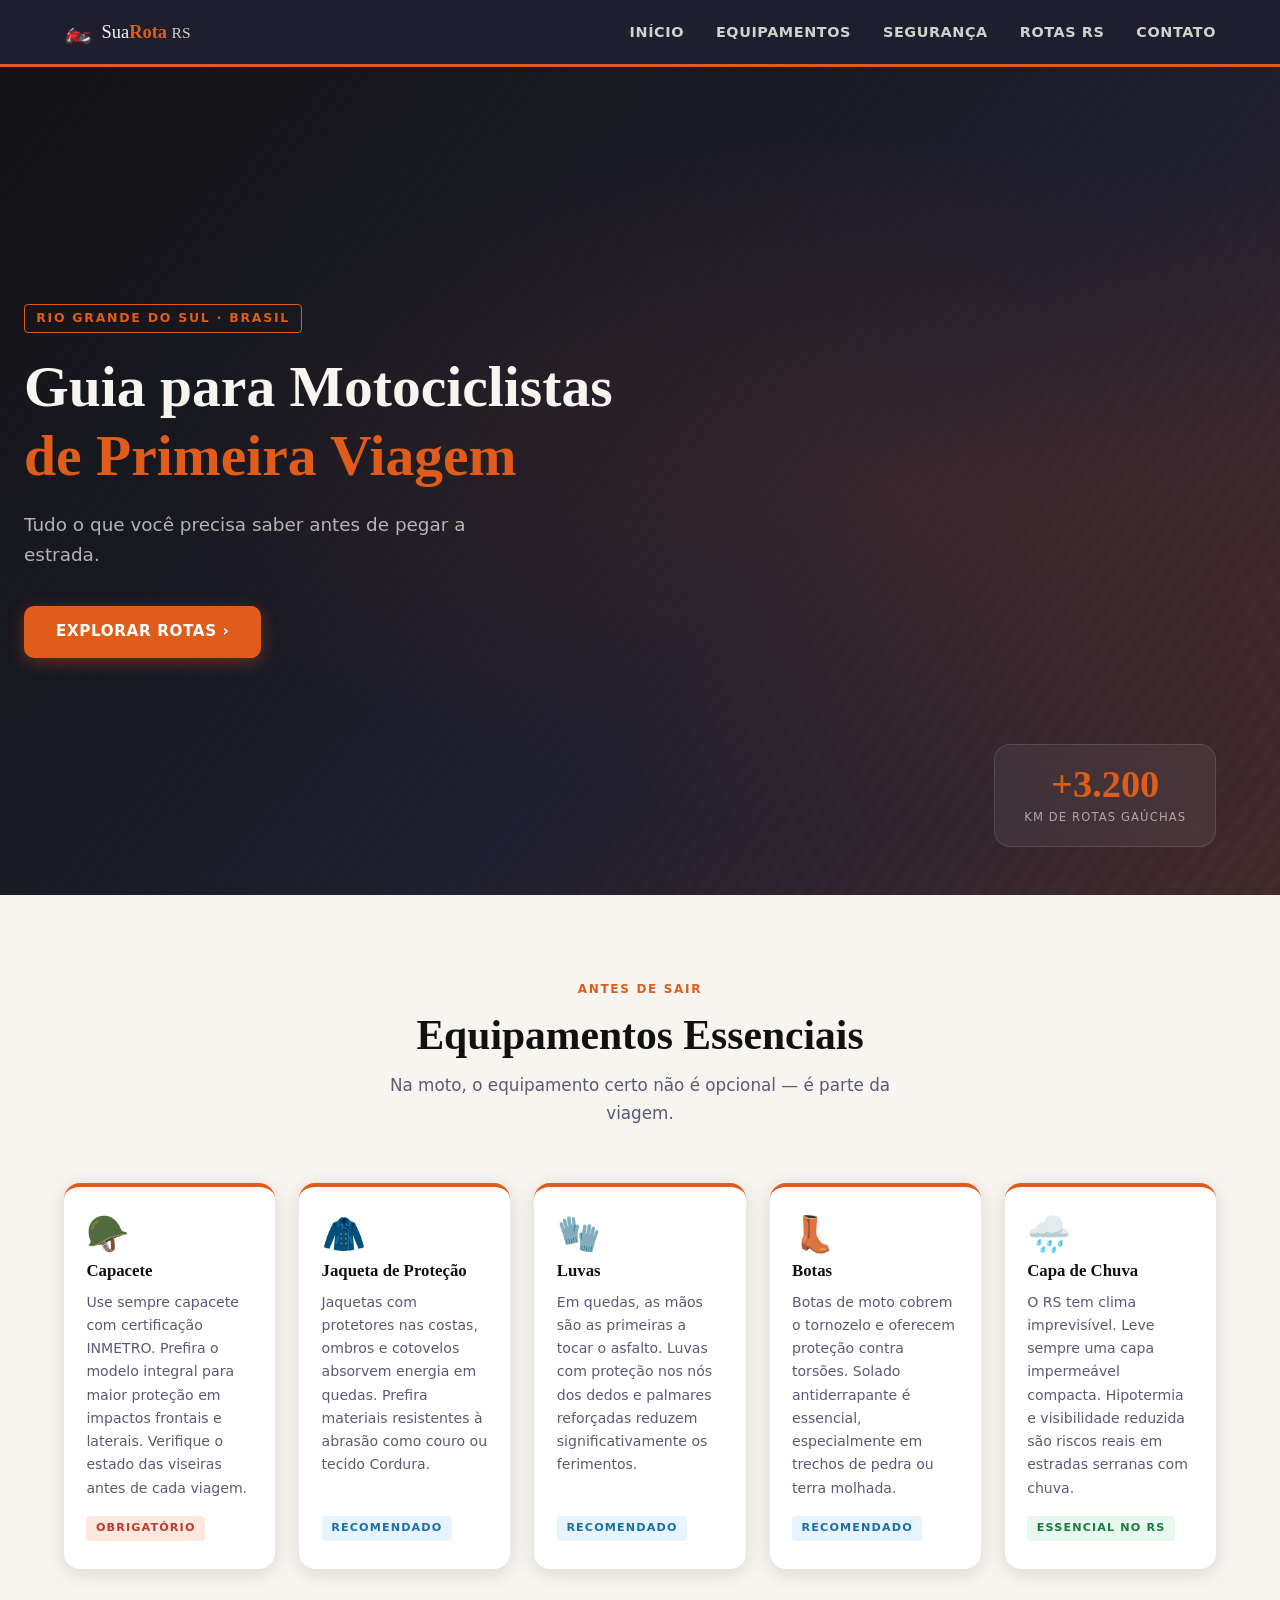
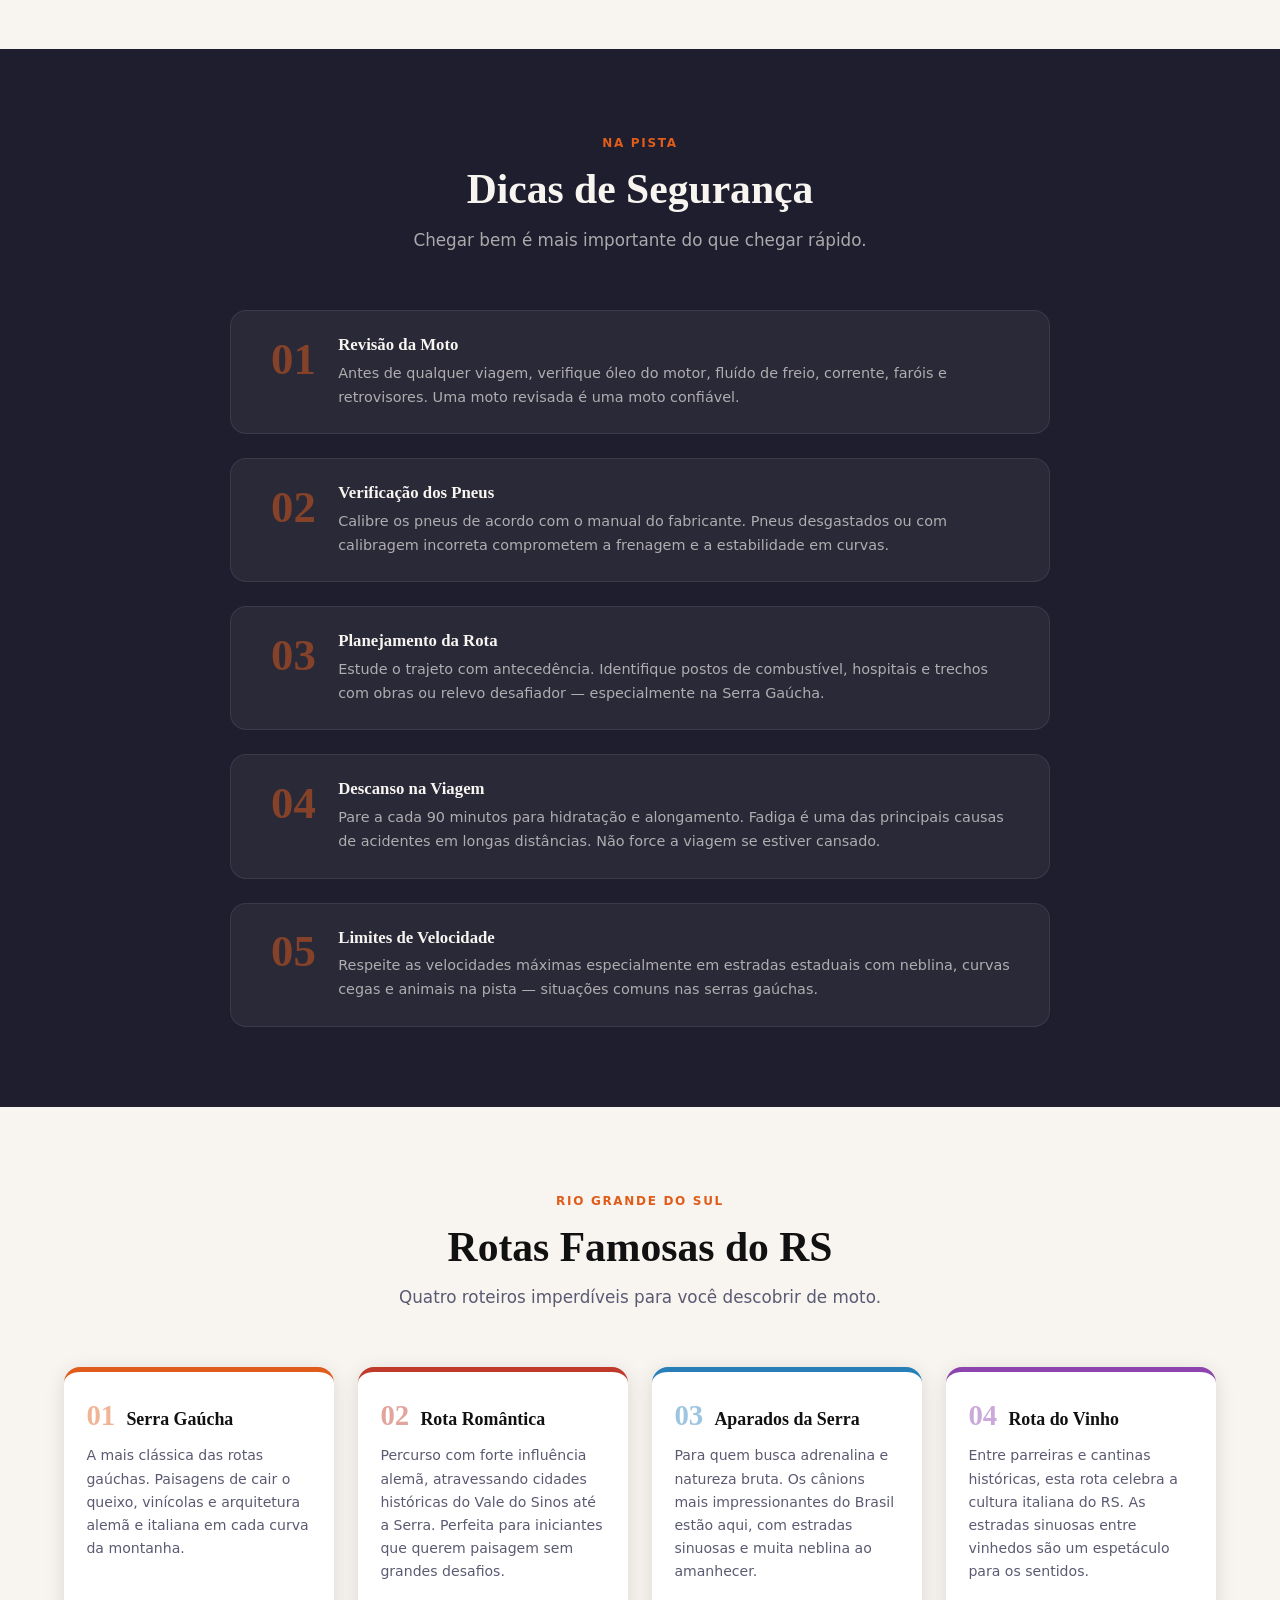
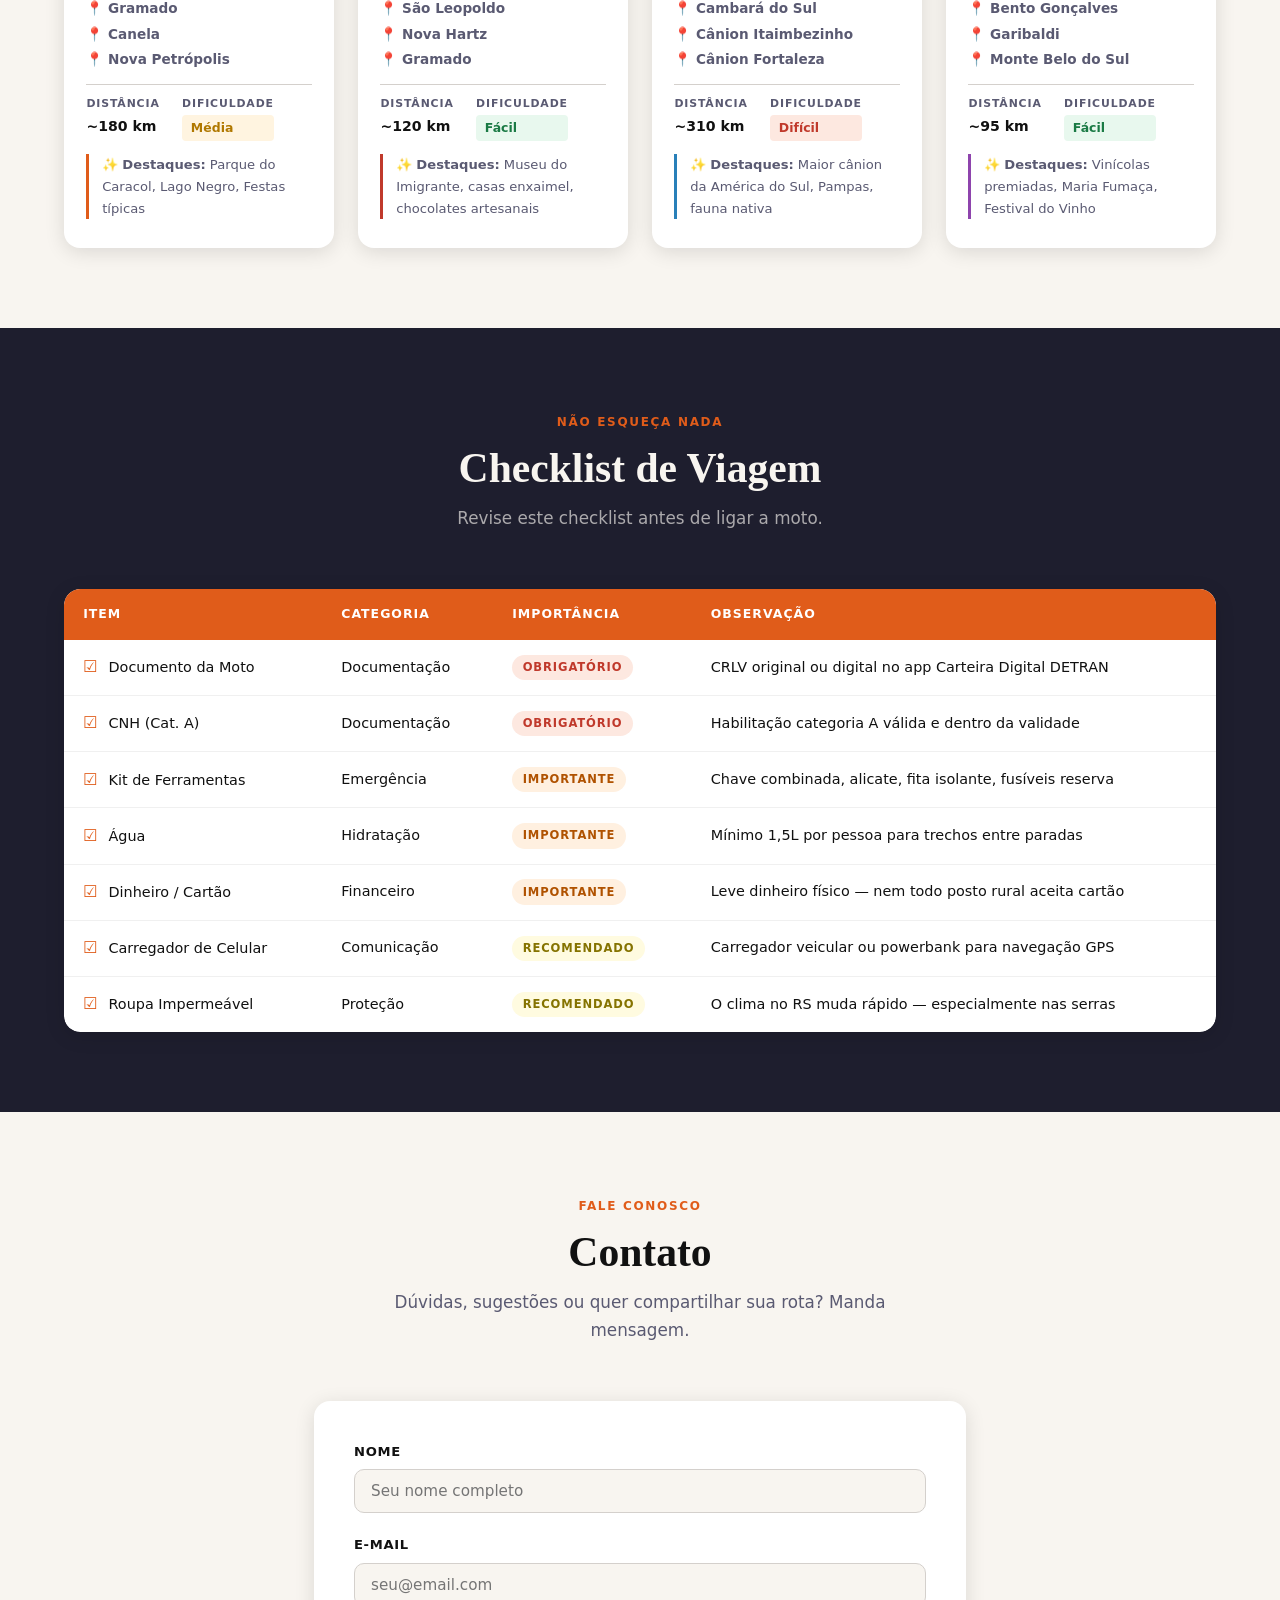
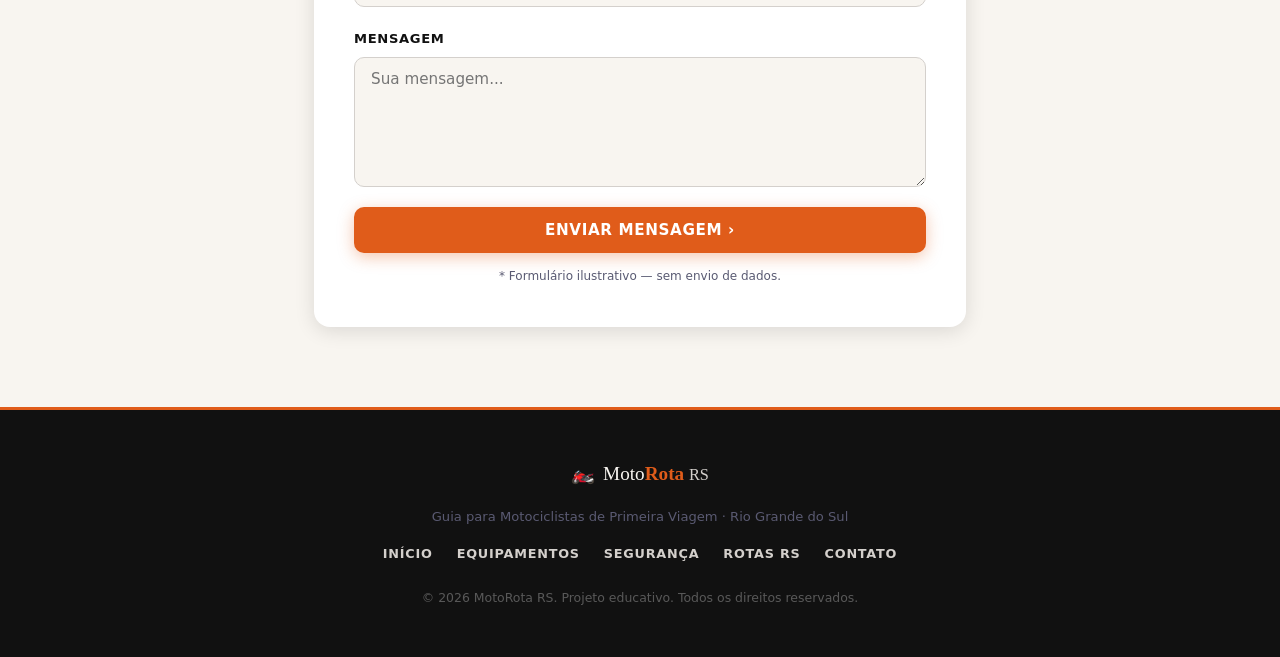
==== index.html @ 7349287f "Version 1.0.0 Colocado codigo fonte principal com html e css" ====
<!DOCTYPE html>
<html lang="pt-BR">
<head>
  <meta charset="UTF-8" />
  <meta name="viewport" content="width=device-width, initial-scale=1.0" />
  <title>MotoRota RS — Guia para Motociclistas de Primeira Viagem</title>
  <link rel="stylesheet" href="style.css" />
</head>
<body>

  <!-- ========================
       HEADER / NAVEGAÇÃO
  ======================== -->
  <header class="site-header">
    <div class="header-inner">
      <!-- Logo -->
      <a href="#inicio" class="logo" aria-label="MotoRota RS - Início">
        <span class="logo-icon">🏍️</span>
        <span class="logo-text">Sua<strong>Rota</strong> <em>RS</em></span>
      </a>

      <!-- Navegação principal -->
      <nav class="main-nav" aria-label="Menu principal">
        <ul>
          <li><a href="#inicio">Início</a></li>
          <li><a href="#equipamentos">Equipamentos</a></li>
          <li><a href="#seguranca">Segurança</a></li>
          <li><a href="#rotas">Rotas RS</a></li>
          <li><a href="#contato">Contato</a></li>
        </ul>
      </nav>

      <!-- Hamburguer (CSS-only via checkbox) -->
      <input type="checkbox" id="menu-toggle" class="menu-toggle-input" aria-label="Abrir menu" />
      <label for="menu-toggle" class="menu-toggle-label" aria-hidden="true">
        <span></span><span></span><span></span>
      </label>

      <!-- Menu mobile (revelado pelo checkbox) -->
      <nav class="mobile-nav" aria-label="Menu mobile">
        <ul>
          <li><a href="#inicio">Início</a></li>
          <li><a href="#equipamentos">Equipamentos</a></li>
          <li><a href="#seguranca">Segurança</a></li>
          <li><a href="#rotas">Rotas RS</a></li>
          <li><a href="#contato">Contato</a></li>
        </ul>
      </nav>
    </div>
  </header>


  <!-- ========================
       HERO / BANNER PRINCIPAL
  ======================== -->
  <section id="inicio" class="hero" aria-labelledby="hero-title">
    <div class="hero-overlay"></div>
    <div class="hero-content">
      <span class="hero-eyebrow">Rio Grande do Sul · Brasil</span>
      <h1 id="hero-title">Guia para Motociclistas<br /><strong>de Primeira Viagem</strong></h1>
      <p class="hero-sub">Tudo o que você precisa saber antes de pegar a estrada.</p>
      <a href="#rotas" class="btn btn-primary">Explorar Rotas ›</a>
    </div>
    <!-- Detalhe decorativo: odômetro estilizado -->
    <div class="hero-badge" aria-hidden="true">
      <span class="badge-km">+3.200</span>
      <span class="badge-label">km de rotas gaúchas</span>
    </div>
  </section>


  <!-- ========================
       SEÇÃO 1 — EQUIPAMENTOS
  ======================== -->
  <section id="equipamentos" class="section section--light" aria-labelledby="equip-title">
    <div class="container">
      <header class="section-header">
        <span class="section-tag">Antes de sair</span>
        <h2 id="equip-title">Equipamentos Essenciais</h2>
        <p>Na moto, o equipamento certo não é opcional — é parte da viagem.</p>
      </header>

      <div class="cards-grid">

        <!-- Card: Capacete -->
        <article class="card card--equip">
          <div class="card-icon" aria-hidden="true">🪖</div>
          <h3>Capacete</h3>
          <p>Use sempre capacete com certificação INMETRO. Prefira o modelo integral para maior proteção em impactos frontais e laterais. Verifique o estado das viseiras antes de cada viagem.</p>
          <span class="card-tag obrigatorio">Obrigatório</span>
        </article>

        <!-- Card: Jaqueta -->
        <article class="card card--equip">
          <div class="card-icon" aria-hidden="true">🧥</div>
          <h3>Jaqueta de Proteção</h3>
          <p>Jaquetas com protetores nas costas, ombros e cotovelos absorvem energia em quedas. Prefira materiais resistentes à abrasão como couro ou tecido Cordura.</p>
          <span class="card-tag recomendado">Recomendado</span>
        </article>

        <!-- Card: Luvas -->
        <article class="card card--equip">
          <div class="card-icon" aria-hidden="true">🧤</div>
          <h3>Luvas</h3>
          <p>Em quedas, as mãos são as primeiras a tocar o asfalto. Luvas com proteção nos nós dos dedos e palmares reforçadas reduzem significativamente os ferimentos.</p>
          <span class="card-tag recomendado">Recomendado</span>
        </article>

        <!-- Card: Botas -->
        <article class="card card--equip">
          <div class="card-icon" aria-hidden="true">👢</div>
          <h3>Botas</h3>
          <p>Botas de moto cobrem o tornozelo e oferecem proteção contra torsões. Solado antiderrapante é essencial, especialmente em trechos de pedra ou terra molhada.</p>
          <span class="card-tag recomendado">Recomendado</span>
        </article>

        <!-- Card: Capa de Chuva -->
        <article class="card card--equip">
          <div class="card-icon" aria-hidden="true">🌧️</div>
          <h3>Capa de Chuva</h3>
          <p>O RS tem clima imprevisível. Leve sempre uma capa impermeável compacta. Hipotermia e visibilidade reduzida são riscos reais em estradas serranas com chuva.</p>
          <span class="card-tag essencial">Essencial no RS</span>
        </article>

      </div>
    </div>
  </section>


  <!-- ========================
       SEÇÃO 2 — SEGURANÇA
  ======================== -->
  <section id="seguranca" class="section section--dark" aria-labelledby="sec-title">
    <div class="container">
      <header class="section-header section-header--light">
        <span class="section-tag section-tag--orange">Na pista</span>
        <h2 id="sec-title">Dicas de Segurança</h2>
        <p>Chegar bem é mais importante do que chegar rápido.</p>
      </header>

      <div class="safety-grid">

        <div class="safety-item">
          <div class="safety-num" aria-hidden="true">01</div>
          <div class="safety-body">
            <h3>Revisão da Moto</h3>
            <p>Antes de qualquer viagem, verifique óleo do motor, fluído de freio, corrente, faróis e retrovisores. Uma moto revisada é uma moto confiável.</p>
          </div>
        </div>

        <div class="safety-item">
          <div class="safety-num" aria-hidden="true">02</div>
          <div class="safety-body">
            <h3>Verificação dos Pneus</h3>
            <p>Calibre os pneus de acordo com o manual do fabricante. Pneus desgastados ou com calibragem incorreta comprometem a frenagem e a estabilidade em curvas.</p>
          </div>
        </div>

        <div class="safety-item">
          <div class="safety-num" aria-hidden="true">03</div>
          <div class="safety-body">
            <h3>Planejamento da Rota</h3>
            <p>Estude o trajeto com antecedência. Identifique postos de combustível, hospitais e trechos com obras ou relevo desafiador — especialmente na Serra Gaúcha.</p>
          </div>
        </div>

        <div class="safety-item">
          <div class="safety-num" aria-hidden="true">04</div>
          <div class="safety-body">
            <h3>Descanso na Viagem</h3>
            <p>Pare a cada 90 minutos para hidratação e alongamento. Fadiga é uma das principais causas de acidentes em longas distâncias. Não force a viagem se estiver cansado.</p>
          </div>
        </div>

        <div class="safety-item">
          <div class="safety-num" aria-hidden="true">05</div>
          <div class="safety-body">
            <h3>Limites de Velocidade</h3>
            <p>Respeite as velocidades máximas especialmente em estradas estaduais com neblina, curvas cegas e animais na pista — situações comuns nas serras gaúchas.</p>
          </div>
        </div>

      </div>
    </div>
  </section>


  <!-- ========================
       SEÇÃO 3 — ROTAS RS
  ======================== -->
  <section id="rotas" class="section section--light" aria-labelledby="rotas-title">
    <div class="container">
      <header class="section-header">
        <span class="section-tag">Rio Grande do Sul</span>
        <h2 id="rotas-title">Rotas Famosas do RS</h2>
        <p>Quatro roteiros imperdíveis para você descobrir de moto.</p>
      </header>

      <div class="rotas-grid">

        <!-- Rota 1: Serra Gaúcha -->
        <article class="card card--rota" style="--rota-color: #e05c1a;">
          <div class="rota-header">
            <span class="rota-num" aria-hidden="true">01</span>
            <h3>Serra Gaúcha</h3>
          </div>
          <p class="rota-desc">A mais clássica das rotas gaúchas. Paisagens de cair o queixo, vinícolas e arquitetura alemã e italiana em cada curva da montanha.</p>
          <ul class="rota-pontos" aria-label="Pontos principais">
            <li>📍 Gramado</li>
            <li>📍 Canela</li>
            <li>📍 Nova Petrópolis</li>
          </ul>
          <div class="rota-meta">
            <div class="meta-item">
              <span class="meta-label">Distância</span>
              <span class="meta-val">~180 km</span>
            </div>
            <div class="meta-item">
              <span class="meta-label">Dificuldade</span>
              <span class="meta-val nivel medio">Média</span>
            </div>
          </div>
          <p class="rota-destaque">✨ <strong>Destaques:</strong> Parque do Caracol, Lago Negro, Festas típicas</p>
        </article>

        <!-- Rota 2: Rota Romântica -->
        <article class="card card--rota" style="--rota-color: #c0392b;">
          <div class="rota-header">
            <span class="rota-num" aria-hidden="true">02</span>
            <h3>Rota Romântica</h3>
          </div>
          <p class="rota-desc">Percurso com forte influência alemã, atravessando cidades históricas do Vale do Sinos até a Serra. Perfeita para iniciantes que querem paisagem sem grandes desafios.</p>
          <ul class="rota-pontos" aria-label="Pontos principais">
            <li>📍 São Leopoldo</li>
            <li>📍 Nova Hartz</li>
            <li>📍 Gramado</li>
          </ul>
          <div class="rota-meta">
            <div class="meta-item">
              <span class="meta-label">Distância</span>
              <span class="meta-val">~120 km</span>
            </div>
            <div class="meta-item">
              <span class="meta-label">Dificuldade</span>
              <span class="meta-val nivel facil">Fácil</span>
            </div>
          </div>
          <p class="rota-destaque">✨ <strong>Destaques:</strong> Museu do Imigrante, casas enxaimel, chocolates artesanais</p>
        </article>

        <!-- Rota 3: Aparados da Serra -->
        <article class="card card--rota" style="--rota-color: #2980b9;">
          <div class="rota-header">
            <span class="rota-num" aria-hidden="true">03</span>
            <h3>Aparados da Serra</h3>
          </div>
          <p class="rota-desc">Para quem busca adrenalina e natureza bruta. Os cânions mais impressionantes do Brasil estão aqui, com estradas sinuosas e muita neblina ao amanhecer.</p>
          <ul class="rota-pontos" aria-label="Pontos principais">
            <li>📍 Cambará do Sul</li>
            <li>📍 Cânion Itaimbezinho</li>
            <li>📍 Cânion Fortaleza</li>
          </ul>
          <div class="rota-meta">
            <div class="meta-item">
              <span class="meta-label">Distância</span>
              <span class="meta-val">~310 km</span>
            </div>
            <div class="meta-item">
              <span class="meta-label">Dificuldade</span>
              <span class="meta-val nivel dificil">Difícil</span>
            </div>
          </div>
          <p class="rota-destaque">✨ <strong>Destaques:</strong> Maior cânion da América do Sul, Pampas, fauna nativa</p>
        </article>

        <!-- Rota 4: Rota do Vinho -->
        <article class="card card--rota" style="--rota-color: #8e44ad;">
          <div class="rota-header">
            <span class="rota-num" aria-hidden="true">04</span>
            <h3>Rota do Vinho</h3>
          </div>
          <p class="rota-desc">Entre parreiras e cantinas históricas, esta rota celebra a cultura italiana do RS. As estradas sinuosas entre vinhedos são um espetáculo para os sentidos.</p>
          <ul class="rota-pontos" aria-label="Pontos principais">
            <li>📍 Bento Gonçalves</li>
            <li>📍 Garibaldi</li>
            <li>📍 Monte Belo do Sul</li>
          </ul>
          <div class="rota-meta">
            <div class="meta-item">
              <span class="meta-label">Distância</span>
              <span class="meta-val">~95 km</span>
            </div>
            <div class="meta-item">
              <span class="meta-label">Dificuldade</span>
              <span class="meta-val nivel facil">Fácil</span>
            </div>
          </div>
          <p class="rota-destaque">✨ <strong>Destaques:</strong> Vinícolas premiadas, Maria Fumaça, Festival do Vinho</p>
        </article>

      </div>
    </div>
  </section>


  <!-- ========================
       SEÇÃO 4 — CHECKLIST
  ======================== -->
  <section class="section section--checklist" aria-labelledby="check-title">
    <div class="container">
      <header class="section-header section-header--light">
        <span class="section-tag section-tag--orange">Não esqueça nada</span>
        <h2 id="check-title">Checklist de Viagem</h2>
        <p>Revise este checklist antes de ligar a moto.</p>
      </header>

      <div class="table-wrapper">
        <table class="checklist-table" aria-label="Itens do checklist de viagem">
          <thead>
            <tr>
              <th scope="col">Item</th>
              <th scope="col">Categoria</th>
              <th scope="col">Importância</th>
              <th scope="col">Observação</th>
            </tr>
          </thead>
          <tbody>
            <tr>
              <td><span class="check-icon" aria-hidden="true">☑</span> Documento da Moto</td>
              <td>Documentação</td>
              <td><span class="pill pill--red">Obrigatório</span></td>
              <td>CRLV original ou digital no app Carteira Digital DETRAN</td>
            </tr>
            <tr>
              <td><span class="check-icon" aria-hidden="true">☑</span> CNH (Cat. A)</td>
              <td>Documentação</td>
              <td><span class="pill pill--red">Obrigatório</span></td>
              <td>Habilitação categoria A válida e dentro da validade</td>
            </tr>
            <tr>
              <td><span class="check-icon" aria-hidden="true">☑</span> Kit de Ferramentas</td>
              <td>Emergência</td>
              <td><span class="pill pill--orange">Importante</span></td>
              <td>Chave combinada, alicate, fita isolante, fusíveis reserva</td>
            </tr>
            <tr>
              <td><span class="check-icon" aria-hidden="true">☑</span> Água</td>
              <td>Hidratação</td>
              <td><span class="pill pill--orange">Importante</span></td>
              <td>Mínimo 1,5L por pessoa para trechos entre paradas</td>
            </tr>
            <tr>
              <td><span class="check-icon" aria-hidden="true">☑</span> Dinheiro / Cartão</td>
              <td>Financeiro</td>
              <td><span class="pill pill--orange">Importante</span></td>
              <td>Leve dinheiro físico — nem todo posto rural aceita cartão</td>
            </tr>
            <tr>
              <td><span class="check-icon" aria-hidden="true">☑</span> Carregador de Celular</td>
              <td>Comunicação</td>
              <td><span class="pill pill--yellow">Recomendado</span></td>
              <td>Carregador veicular ou powerbank para navegação GPS</td>
            </tr>
            <tr>
              <td><span class="check-icon" aria-hidden="true">☑</span> Roupa Impermeável</td>
              <td>Proteção</td>
              <td><span class="pill pill--yellow">Recomendado</span></td>
              <td>O clima no RS muda rápido — especialmente nas serras</td>
            </tr>
          </tbody>
        </table>
      </div>
    </div>
  </section>


  <!-- ========================
       SEÇÃO 5 — CONTATO
  ======================== -->
  <section id="contato" class="section section--light" aria-labelledby="contact-title">
    <div class="container container--narrow">
      <header class="section-header">
        <span class="section-tag">Fale conosco</span>
        <h2 id="contact-title">Contato</h2>
        <p>Dúvidas, sugestões ou quer compartilhar sua rota? Manda mensagem.</p>
      </header>

      <!-- Formulário apenas visual -->
      <div class="form-wrapper">
        <div class="form-group">
          <label for="nome">Nome</label>
          <input type="text" id="nome" name="nome" placeholder="Seu nome completo" autocomplete="name" />
        </div>
        <div class="form-group">
          <label for="email">E-mail</label>
          <input type="email" id="email" name="email" placeholder="seu@email.com" autocomplete="email" />
        </div>
        <div class="form-group">
          <label for="mensagem">Mensagem</label>
          <textarea id="mensagem" name="mensagem" rows="5" placeholder="Sua mensagem..."></textarea>
        </div>
        <button type="button" class="btn btn-primary btn--full">Enviar Mensagem ›</button>
        <p class="form-note">* Formulário ilustrativo — sem envio de dados.</p>
      </div>
    </div>
  </section>


  <!-- ========================
       FOOTER
  ======================== -->
  <footer class="site-footer">
    <div class="footer-inner">
      <div class="footer-logo" aria-label="MotoRota RS">
        <span aria-hidden="true">🏍️</span>
        <span>Moto<strong>Rota</strong> <em>RS</em></span>
      </div>
      <p class="footer-tagline">Guia para Motociclistas de Primeira Viagem · Rio Grande do Sul</p>
      <nav class="footer-nav" aria-label="Links do rodapé">
        <a href="#inicio">Início</a>
        <a href="#equipamentos">Equipamentos</a>
        <a href="#seguranca">Segurança</a>
        <a href="#rotas">Rotas RS</a>
        <a href="#contato">Contato</a>
      </nav>
      <p class="footer-copy">© <span id="year">2026</span> MotoRota RS. Projeto educativo. Todos os direitos reservados.</p>
    </div>
  </footer>

</body>
</html>
---- style.css ----
*, *::before, *::after {
  box-sizing: border-box;
  margin: 0;
  padding: 0;
}

:root {
  --preto:      #111111;
  --carvao:     #1e1e2e;
  --carvao-mid: #2c2c3e;
  --laranja:    #e05c1a;
  --laranja-hover: #c44e10;
  --branco:     #f8f5f0;
  --cinza:      #5a5a72;
  --cinza-claro:#d4d0cc;

  /* Tipografia */
  --font-display: Georgia, 'Times New Roman', serif;
  --font-body: system-ui, -apple-system, 'Segoe UI', sans-serif;

  /* Espaçamentos */
  --gap: 1.5rem;
  --section-pad: 5rem 1.5rem;
  --radius: 10px;
  --radius-lg: 16px;

  /* Sombras */
  --shadow: 0 4px 20px rgba(0,0,0,.12);
  --shadow-hover: 0 10px 40px rgba(0,0,0,.22);
}

html {
  scroll-behavior: smooth;
  font-size: 16px;
}

body {
  font-family: var(--font-body);
  background-color: var(--branco);
  color: var(--preto);
  line-height: 1.65;
  -webkit-font-smoothing: antialiased;
}

img { max-width: 100%; display: block; }

a {
  color: inherit;
  text-decoration: none;
}

ul { list-style: none; }

/* ========================
   2. TIPOGRAFIA BASE
======================== */
h1, h2, h3 {
  font-family: var(--font-display);
  line-height: 1.2;
}

h1 { font-size: clamp(2rem, 5vw, 3.6rem); }
h2 { font-size: clamp(1.6rem, 3.5vw, 2.6rem); }
h3 { font-size: 1.2rem; font-weight: 700; }

p { color: var(--cinza); }

/* ========================
   3. UTILITÁRIOS
======================== */
.container {
  max-width: 1200px;
  margin: 0 auto;
  padding: 0 1.5rem;
}

.container--narrow {
  max-width: 700px;
  margin: 0 auto;
  padding: 0 1.5rem;
}

.btn {
  display: inline-block;
  padding: .85rem 2rem;
  border-radius: var(--radius);
  font-family: var(--font-body);
  font-weight: 700;
  font-size: .95rem;
  letter-spacing: .04em;
  cursor: pointer;
  transition: background .2s, transform .18s, box-shadow .2s;
  border: none;
  text-transform: uppercase;
}

.btn-primary {
  background: var(--laranja);
  color: #fff;
  box-shadow: 0 4px 16px rgba(224, 92, 26, .35);
}

.btn-primary:hover,
.btn-primary:focus-visible {
  background: var(--laranja-hover);
  transform: translateY(-2px);
  box-shadow: 0 8px 28px rgba(224, 92, 26, .45);
}

.btn--full { width: 100%; text-align: center; }

/* ========================
   4. HEADER
======================== */
.site-header {
  position: sticky;
  top: 0;
  z-index: 100;
  background: var(--carvao);
  border-bottom: 3px solid var(--laranja);
}

.header-inner {
  max-width: 1200px;
  margin: 0 auto;
  padding: 0 1.5rem;
  height: 64px;
  display: flex;
  align-items: center;
  justify-content: space-between;
  position: relative;
}

/* Logo */
.logo {
  display: flex;
  align-items: center;
  gap: .6rem;
  color: var(--branco);
  font-size: 1.15rem;
  font-family: var(--font-display);
}

.logo-icon { font-size: 1.4rem; }

.logo-text strong { color: var(--laranja); }

.logo-text em {
  font-style: normal;
  color: var(--cinza-claro);
  font-size: .85em;
}

/* Nav desktop */
.main-nav ul {
  display: flex;
  gap: 2rem;
}

.main-nav a {
  color: var(--cinza-claro);
  font-size: .9rem;
  font-weight: 600;
  letter-spacing: .04em;
  text-transform: uppercase;
  padding: .3rem 0;
  border-bottom: 2px solid transparent;
  transition: color .2s, border-color .2s;
}

.main-nav a:hover,
.main-nav a:focus-visible {
  color: var(--laranja);
  border-bottom-color: var(--laranja);
}

/* Hamburguer — CSS only */
.menu-toggle-input {
  display: none;
}

.menu-toggle-label {
  display: none;
  flex-direction: column;
  gap: 5px;
  cursor: pointer;
  padding: .5rem;
}

.menu-toggle-label span {
  display: block;
  width: 26px;
  height: 2px;
  background: var(--branco);
  border-radius: 2px;
  transition: transform .25s, opacity .2s;
}

/* Nav mobile */
.mobile-nav {
  display: none;
}

/* ========================
   5. HERO
======================== */
.hero {
  position: relative;
  min-height: 92vh;
  display: flex;
  align-items: center;
  padding: 4rem 1.5rem;
  /* Fundo simulado com gradiente — evocativo de asfalto e céu */
  background:
    linear-gradient(135deg, rgba(17,17,17,.88) 0%, rgba(30,30,46,.75) 60%, rgba(224,92,26,.18) 100%),
    repeating-linear-gradient(
      -55deg,
      transparent,
      transparent 8px,
      rgba(255,255,255,.02) 8px,
      rgba(255,255,255,.02) 16px
    ),
    var(--carvao);
}

/* Textura de asfalto via pseudo-elemento */
.hero::before {
  content: '';
  position: absolute;
  inset: 0;
  background:
    radial-gradient(ellipse 80% 60% at 70% 50%, rgba(224, 92, 26, .12) 0%, transparent 70%);
  pointer-events: none;
}

.hero-overlay {
  display: none; /* reservado para futuro uso com imagem */
}

.hero-content {
  position: relative;
  z-index: 2;
  max-width: 680px;
}

.hero-eyebrow {
  display: inline-block;
  font-size: .78rem;
  font-weight: 700;
  letter-spacing: .14em;
  text-transform: uppercase;
  color: var(--laranja);
  border: 1px solid var(--laranja);
  border-radius: 4px;
  padding: .2rem .7rem;
  margin-bottom: 1.2rem;
}

.hero h1 {
  color: var(--branco);
  margin-bottom: 1.2rem;
}

.hero h1 strong {
  color: var(--laranja);
  display: block;
}

.hero-sub {
  font-size: 1.15rem;
  color: rgba(248,245,240,.7);
  margin-bottom: 2.2rem;
  max-width: 480px;
}

/* Badge decorativo */
.hero-badge {
  position: absolute;
  bottom: 3rem;
  right: 5%;
  z-index: 2;
  text-align: center;
  background: rgba(255,255,255,.06);
  border: 1px solid rgba(255,255,255,.12);
  backdrop-filter: blur(6px);
  border-radius: var(--radius-lg);
  padding: 1.2rem 1.8rem;
}

.badge-km {
  display: block;
  font-family: var(--font-display);
  font-size: 2.4rem;
  font-weight: 900;
  color: var(--laranja);
  line-height: 1;
}

.badge-label {
  display: block;
  font-size: .72rem;
  text-transform: uppercase;
  letter-spacing: .1em;
  color: rgba(248,245,240,.6);
  margin-top: .3rem;
}

/* ========================
   6. SECTION GENÉRICA
======================== */
.section {
  padding: var(--section-pad);
}

.section--light { background: var(--branco); }
.section--dark  { background: var(--carvao); }

.section--checklist {
  background: var(--carvao);
}

/* Cabeçalho de seção */
.section-header {
  text-align: center;
  margin-bottom: 3.5rem;
}

.section-header h2 {
  color: var(--preto);
  margin-bottom: .7rem;
}

.section-header p {
  max-width: 520px;
  margin: 0 auto;
  font-size: 1.05rem;
}

.section-header--light h2 { color: var(--branco); }
.section-header--light p  { color: rgba(248,245,240,.65); }

/* Tag de seção */
.section-tag {
  display: inline-block;
  font-size: .75rem;
  font-weight: 800;
  letter-spacing: .14em;
  text-transform: uppercase;
  color: var(--laranja);
  margin-bottom: .7rem;
}

.section-tag--orange { color: var(--laranja); }

/* ========================
   7. CARDS DE EQUIPAMENTO
======================== */
.cards-grid {
  display: grid;
  grid-template-columns: repeat(auto-fill, minmax(210px, 1fr));
  gap: var(--gap);
}

.card {
  background: #fff;
  border-radius: var(--radius-lg);
  padding: 1.8rem 1.4rem;
  box-shadow: var(--shadow);
  transition: transform .22s, box-shadow .22s;
}

.card:hover,
.card:focus-within {
  transform: translateY(-5px);
  box-shadow: var(--shadow-hover);
}

.card--equip {
  display: flex;
  flex-direction: column;
  gap: .6rem;
  border-top: 4px solid var(--laranja);
}

.card-icon {
  font-size: 2.2rem;
  line-height: 1;
}

.card--equip h3 {
  color: var(--preto);
  font-size: 1.05rem;
}

.card--equip p {
  font-size: .88rem;
  flex: 1;
}

/* Tags de importância */
.card-tag {
  display: inline-block;
  font-size: .7rem;
  font-weight: 800;
  letter-spacing: .1em;
  text-transform: uppercase;
  padding: .2rem .6rem;
  border-radius: 4px;
  margin-top: .4rem;
  width: fit-content;
}

.card-tag.obrigatorio { background: #fde8e0; color: #c0392b; }
.card-tag.recomendado { background: #e8f4fd; color: #1a6fa8; }
.card-tag.essencial   { background: #e8f8ee; color: #1a7a44; }

/* ========================
   8. SEGURANÇA
======================== */
.safety-grid {
  display: flex;
  flex-direction: column;
  gap: 1.5rem;
  max-width: 820px;
  margin: 0 auto;
}

.safety-item {
  display: flex;
  align-items: flex-start;
  gap: 1.4rem;
  background: rgba(255,255,255,.05);
  border: 1px solid rgba(255,255,255,.08);
  border-radius: var(--radius-lg);
  padding: 1.5rem 1.8rem;
  transition: background .22s, border-color .22s;
}

.safety-item:hover {
  background: rgba(255,255,255,.09);
  border-color: var(--laranja);
}

.safety-num {
  font-family: var(--font-display);
  font-size: 2.8rem;
  font-weight: 900;
  color: var(--laranja);
  opacity: .5;
  line-height: 1;
  flex-shrink: 0;
  width: 56px;
  text-align: right;
  padding-top: .1rem;
}

.safety-body h3 {
  color: var(--branco);
  font-size: 1.05rem;
  margin-bottom: .4rem;
}

.safety-body p {
  color: rgba(248,245,240,.65);
  font-size: .9rem;
}

/* ========================
   9. ROTAS
======================== */
.rotas-grid {
  display: grid;
  grid-template-columns: repeat(auto-fill, minmax(260px, 1fr));
  gap: var(--gap);
}

.card--rota {
  border-top: 5px solid var(--rota-color, var(--laranja));
  display: flex;
  flex-direction: column;
  gap: .85rem;
}

.rota-header {
  display: flex;
  align-items: baseline;
  gap: .7rem;
}

.rota-num {
  font-family: var(--font-display);
  font-size: 1.8rem;
  font-weight: 900;
  color: var(--rota-color, var(--laranja));
  opacity: .45;
  line-height: 1;
}

.card--rota h3 {
  color: var(--preto);
  font-size: 1.12rem;
}

.rota-desc {
  font-size: .88rem;
  flex: 1;
}

.rota-pontos {
  display: flex;
  flex-direction: column;
  gap: .2rem;
}

.rota-pontos li {
  font-size: .85rem;
  color: var(--cinza);
  font-weight: 600;
}

.rota-meta {
  display: flex;
  gap: 1.4rem;
  padding-top: .6rem;
  border-top: 1px solid var(--cinza-claro);
}

.meta-item {
  display: flex;
  flex-direction: column;
  gap: .15rem;
}

.meta-label {
  font-size: .68rem;
  font-weight: 700;
  text-transform: uppercase;
  letter-spacing: .08em;
  color: var(--cinza);
}

.meta-val {
  font-size: .88rem;
  font-weight: 700;
  color: var(--preto);
}

/* Badges de nível */
.nivel {
  display: inline-block;
  padding: .15rem .55rem;
  border-radius: 4px;
  font-size: .78rem;
}

.nivel.facil   { background: #e8f8ee; color: #1a7a44; }
.nivel.medio   { background: #fff4e0; color: #b07800; }
.nivel.dificil { background: #fde8e0; color: #c0392b; }

.rota-destaque {
  font-size: .82rem;
  color: var(--cinza);
  border-left: 3px solid var(--rota-color, var(--laranja));
  padding-left: .8rem;
}

/* ========================
   10. CHECKLIST / TABELA
======================== */
.table-wrapper {
  overflow-x: auto;
  border-radius: var(--radius-lg);
  box-shadow: var(--shadow);
}

.checklist-table {
  width: 100%;
  border-collapse: collapse;
  background: #fff;
  border-radius: var(--radius-lg);
  overflow: hidden;
  font-size: .9rem;
}

.checklist-table thead {
  background: var(--laranja);
}

.checklist-table thead th {
  color: #fff;
  text-align: left;
  padding: .95rem 1.2rem;
  font-size: .78rem;
  font-weight: 800;
  text-transform: uppercase;
  letter-spacing: .08em;
}

.checklist-table tbody tr {
  border-bottom: 1px solid rgba(0,0,0,.06);
  transition: background .18s;
}

.checklist-table tbody tr:last-child { border-bottom: none; }

.checklist-table tbody tr:hover {
  background: rgba(224, 92, 26, .04);
}

.checklist-table td {
  padding: .9rem 1.2rem;
  color: var(--preto);
  vertical-align: middle;
}

.check-icon {
  color: var(--laranja);
  margin-right: .4rem;
  font-size: 1rem;
}

/* Pills */
.pill {
  display: inline-block;
  font-size: .72rem;
  font-weight: 800;
  letter-spacing: .08em;
  text-transform: uppercase;
  padding: .2rem .65rem;
  border-radius: 99px;
}

.pill--red    { background: #fde8e0; color: #c0392b; }
.pill--orange { background: #fff0e0; color: #b05200; }
.pill--yellow { background: #fffbe0; color: #857300; }

/* ========================
   11. FORMULÁRIO
======================== */
.form-wrapper {
  display: flex;
  flex-direction: column;
  gap: 1.3rem;
  background: #fff;
  border-radius: var(--radius-lg);
  padding: 2.5rem;
  box-shadow: var(--shadow);
}

.form-group {
  display: flex;
  flex-direction: column;
  gap: .45rem;
}

.form-group label {
  font-size: .82rem;
  font-weight: 800;
  letter-spacing: .05em;
  text-transform: uppercase;
  color: var(--preto);
}

.form-group input,
.form-group textarea {
  width: 100%;
  padding: .75rem 1rem;
  border: 1.5px solid var(--cinza-claro);
  border-radius: var(--radius);
  font-family: var(--font-body);
  font-size: .95rem;
  color: var(--preto);
  background: var(--branco);
  transition: border-color .2s, box-shadow .2s;
  resize: vertical;
}

.form-group input:focus,
.form-group textarea:focus {
  outline: none;
  border-color: var(--laranja);
  box-shadow: 0 0 0 3px rgba(224,92,26,.15);
}

.form-group textarea {
  min-height: 130px;
}

.form-note {
  font-size: .75rem;
  text-align: center;
  color: var(--cinza);
  margin-top: -.4rem;
}

/* ========================
   12. FOOTER
======================== */
.site-footer {
  background: var(--preto);
  padding: 3rem 1.5rem;
  border-top: 3px solid var(--laranja);
}

.footer-inner {
  max-width: 1200px;
  margin: 0 auto;
  text-align: center;
  display: flex;
  flex-direction: column;
  align-items: center;
  gap: 1rem;
}

.footer-logo {
  display: flex;
  align-items: center;
  gap: .5rem;
  font-size: 1.2rem;
  font-family: var(--font-display);
  color: var(--branco);
}

.footer-logo strong { color: var(--laranja); }
.footer-logo em { font-style: normal; color: var(--cinza-claro); font-size: .85em; }

.footer-tagline {
  font-size: .82rem;
  color: var(--cinza);
}

.footer-nav {
  display: flex;
  flex-wrap: wrap;
  justify-content: center;
  gap: .5rem 1.5rem;
}

.footer-nav a {
  font-size: .8rem;
  font-weight: 600;
  text-transform: uppercase;
  letter-spacing: .06em;
  color: var(--cinza-claro);
  transition: color .2s;
}

.footer-nav a:hover { color: var(--laranja); }

.footer-copy {
  font-size: .78rem;
  color: rgba(255,255,255,.3);
  margin-top: .5rem;
}

/* ========================
   13. RESPONSIVIDADE
======================== */

/* ── Tablet (≤900px) ── */
@media (max-width: 900px) {
  /* Header */
  .main-nav { display: none; }

  .menu-toggle-label {
    display: flex;
  }

  /* Quando checkbox estiver marcado → mostrar nav mobile */
  .menu-toggle-input:checked ~ .mobile-nav {
    display: block;
  }

  .mobile-nav {
    position: absolute;
    top: 64px;
    left: 0;
    right: 0;
    background: var(--carvao-mid);
    border-top: 1px solid rgba(255,255,255,.08);
    padding: 1rem 0;
    z-index: 99;
  }

  .mobile-nav ul {
    display: flex;
    flex-direction: column;
  }

  .mobile-nav a {
    display: block;
    padding: .75rem 1.5rem;
    color: var(--branco);
    font-size: .9rem;
    font-weight: 600;
    text-transform: uppercase;
    letter-spacing: .06em;
    border-left: 3px solid transparent;
    transition: background .18s, border-color .18s;
  }

  .mobile-nav a:hover {
    background: rgba(255,255,255,.06);
    border-left-color: var(--laranja);
    color: var(--laranja);
  }

  /* Animação hamburguer quando aberto */
  .menu-toggle-input:checked ~ .menu-toggle-label span:nth-child(1) {
    transform: translateY(7px) rotate(45deg);
  }
  .menu-toggle-input:checked ~ .menu-toggle-label span:nth-child(2) {
    opacity: 0;
  }
  .menu-toggle-input:checked ~ .menu-toggle-label span:nth-child(3) {
    transform: translateY(-7px) rotate(-45deg);
  }

  /* Hero */
  .hero-badge {
    display: none;
  }

  /* Rotas */
  .rotas-grid {
    grid-template-columns: repeat(2, 1fr);
  }

  /* Tabela */
  .checklist-table thead th:nth-child(4),
  .checklist-table tbody td:nth-child(4) {
    display: none;
  }
}

/* ── Mobile (≤600px) ── */
@media (max-width: 600px) {
  :root {
    --section-pad: 3.5rem 1rem;
  }

  .hero {
    min-height: 80vh;
    padding: 3rem 1rem;
  }

  /* Rotas — coluna única */
  .rotas-grid {
    grid-template-columns: 1fr;
  }

  /* Equipamentos — 2 colunas */
  .cards-grid {
    grid-template-columns: repeat(2, 1fr);
  }

  /* Segurança */
  .safety-item {
    flex-direction: column;
    gap: .7rem;
    padding: 1.2rem;
  }

  .safety-num {
    font-size: 1.8rem;
    width: auto;
    text-align: left;
  }

  /* Formulário */
  .form-wrapper {
    padding: 1.5rem 1rem;
  }

  /* Tabela: ocultar col "Categoria" em telas muito pequenas */
  .checklist-table thead th:nth-child(2),
  .checklist-table tbody td:nth-child(2) {
    display: none;
  }

  .footer-nav {
    gap: .5rem 1rem;
  }
}

/* ── Mobile pequeno (≤380px) ── */
@media (max-width: 380px) {
  .cards-grid {
    grid-template-columns: 1fr;
  }
}

/* ========================
   14. ACESSIBILIDADE
======================== */
:focus-visible {
  outline: 2px solid var(--laranja);
  outline-offset: 3px;
}

@media (prefers-reduced-motion: reduce) {
  *, *::before, *::after {
    transition-duration: .01ms !important;
    animation-duration: .01ms !important;
  }
  html { scroll-behavior: auto; }
}
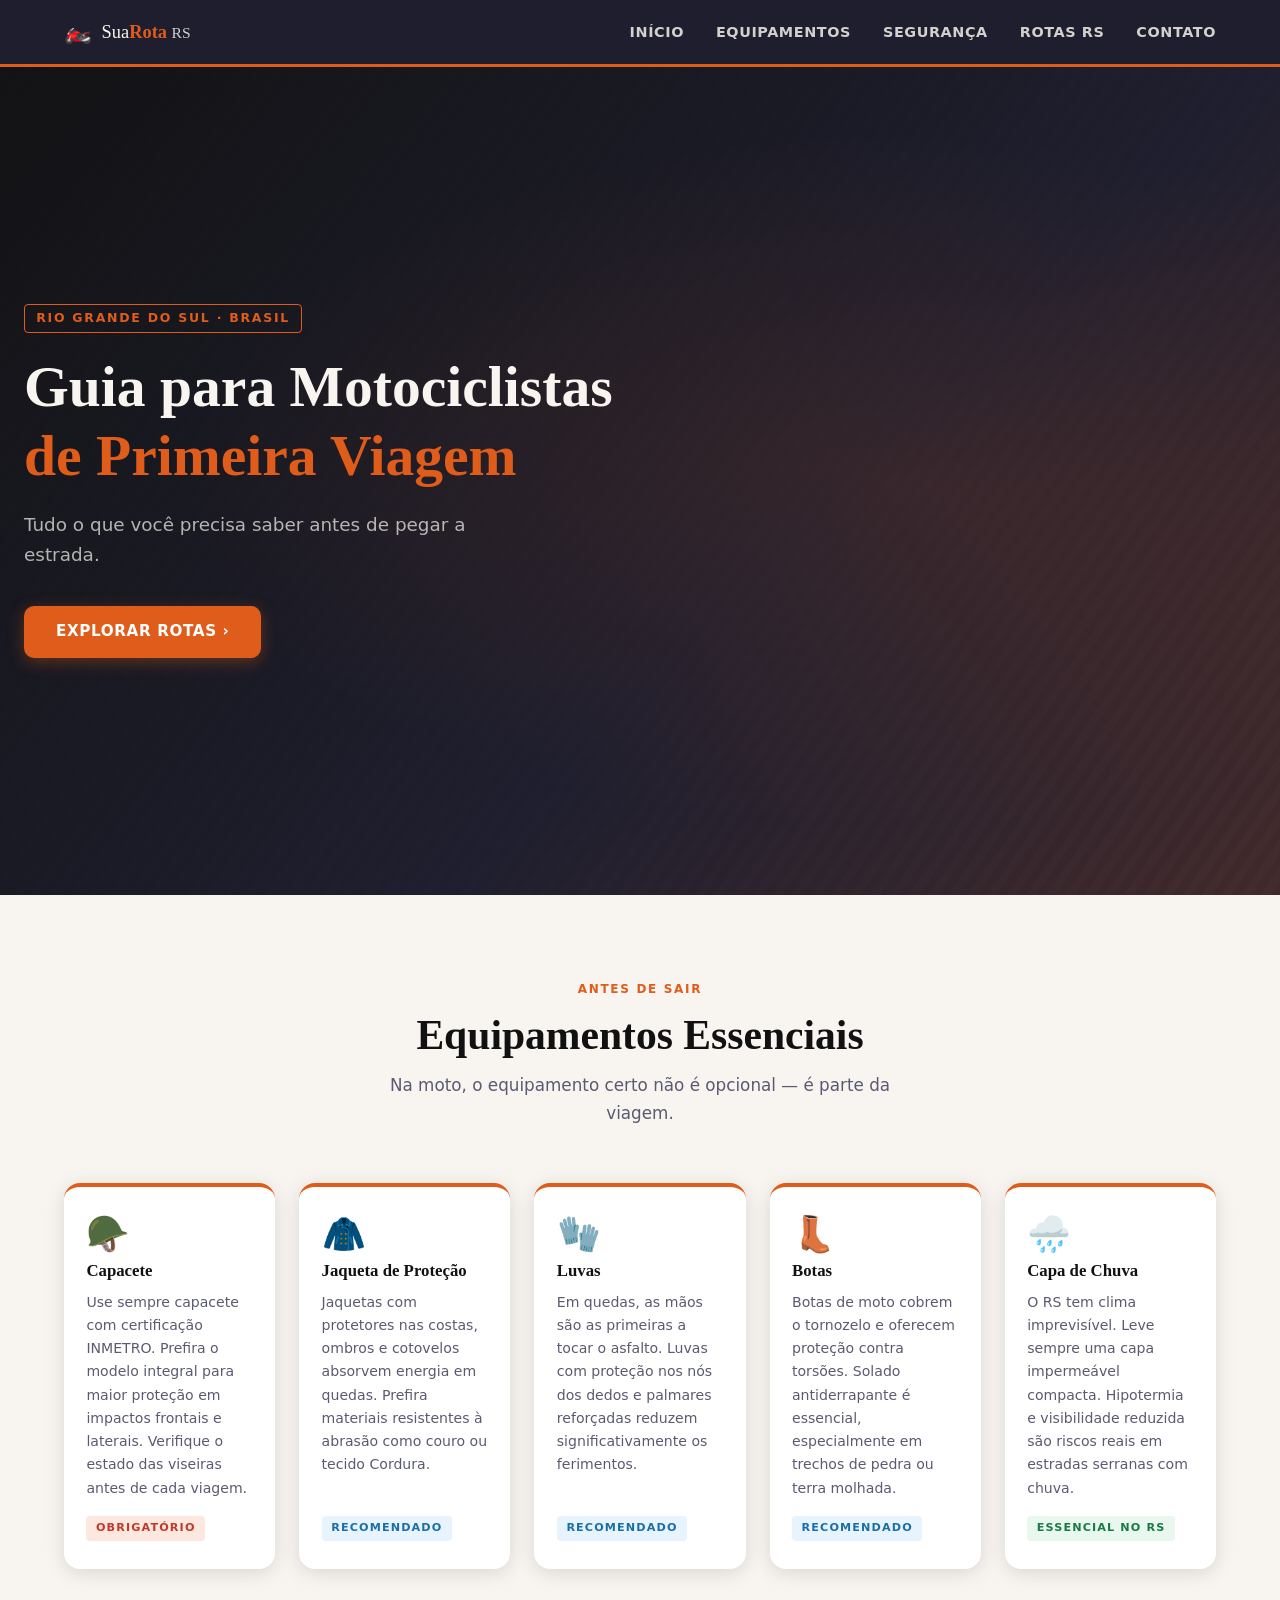
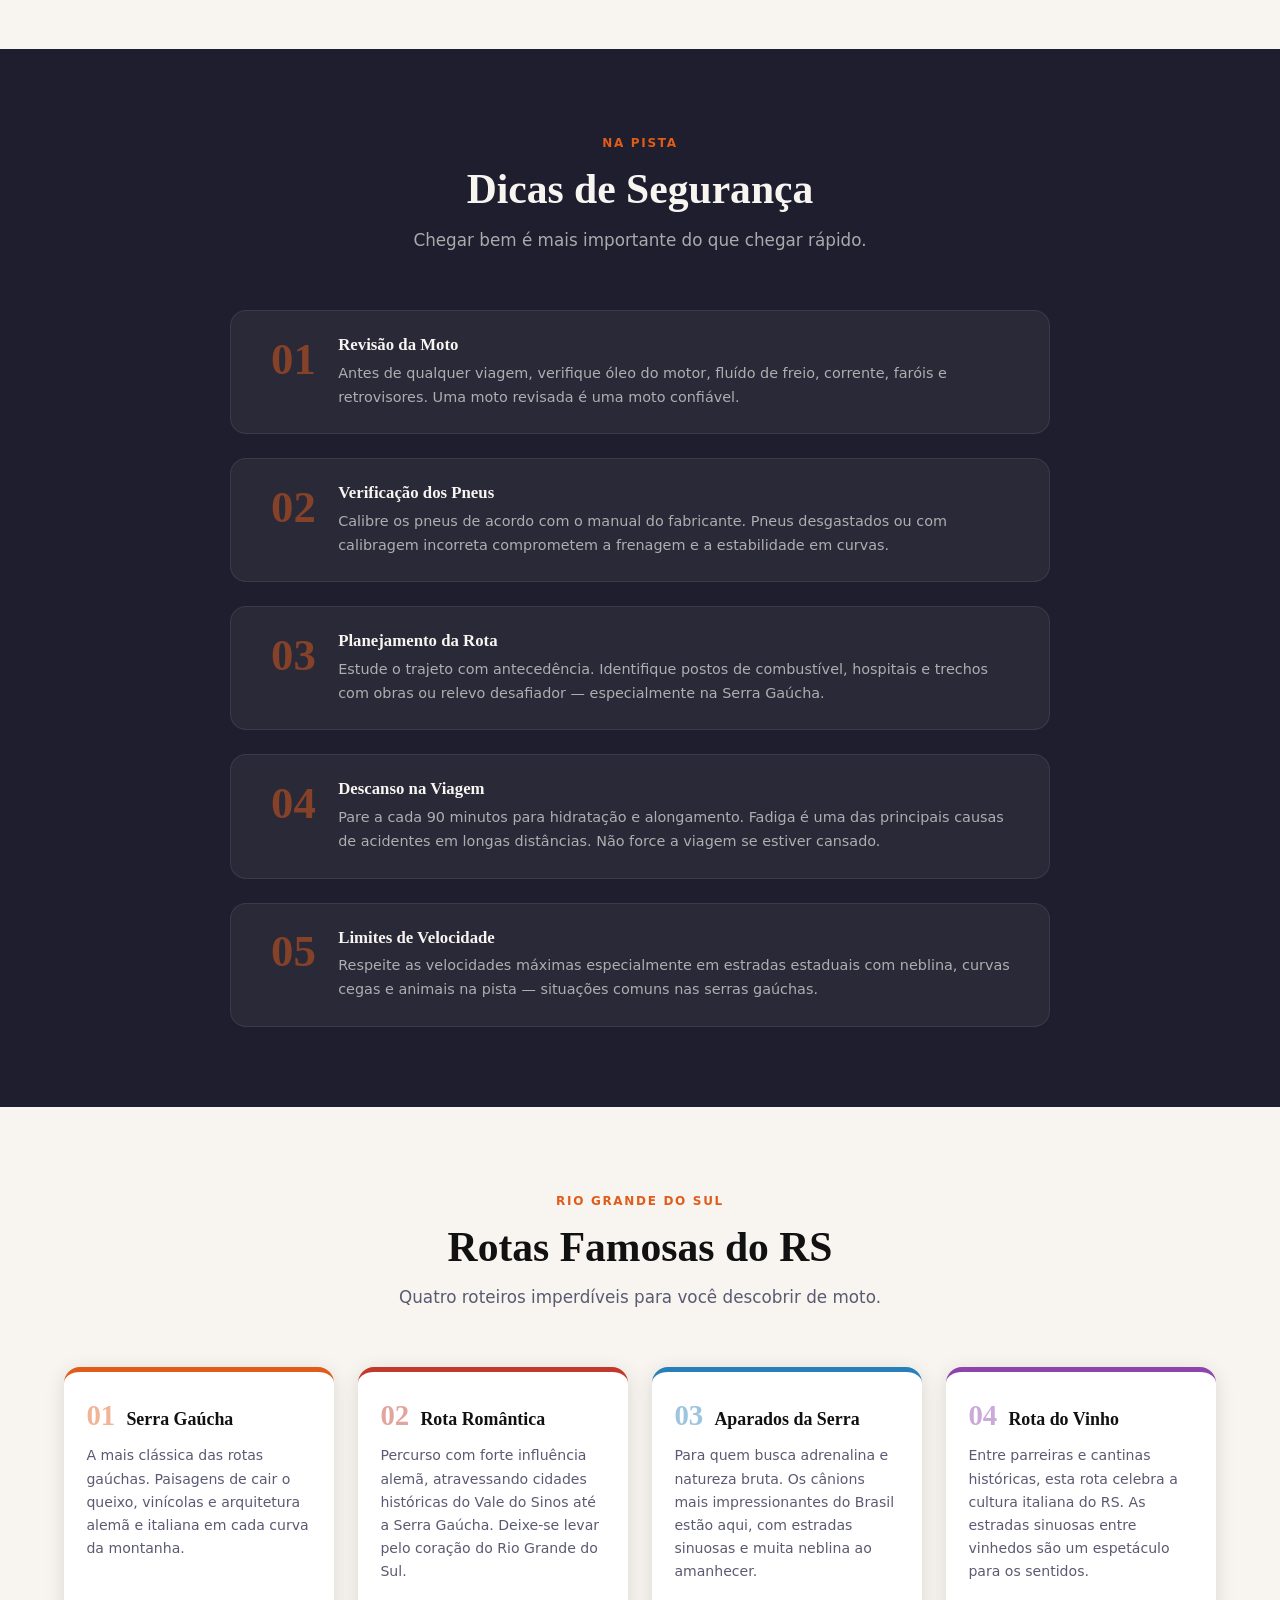
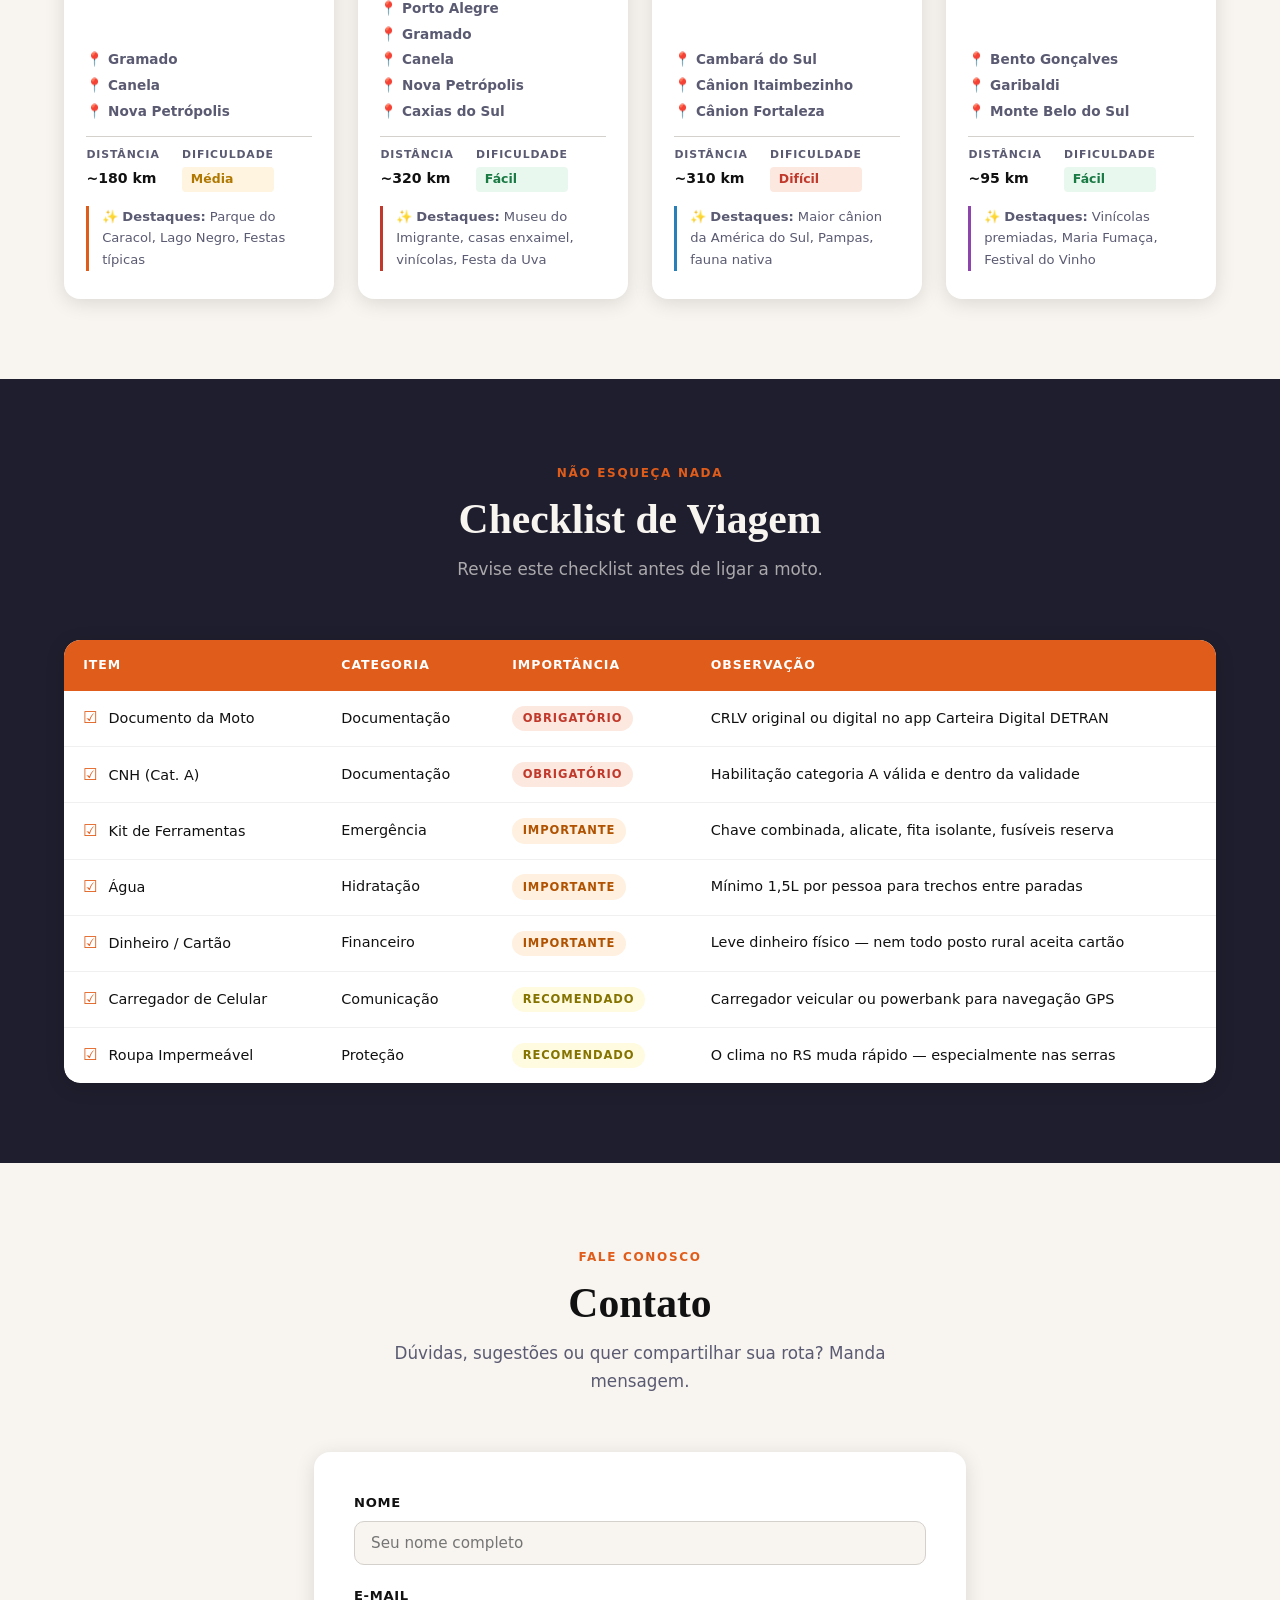
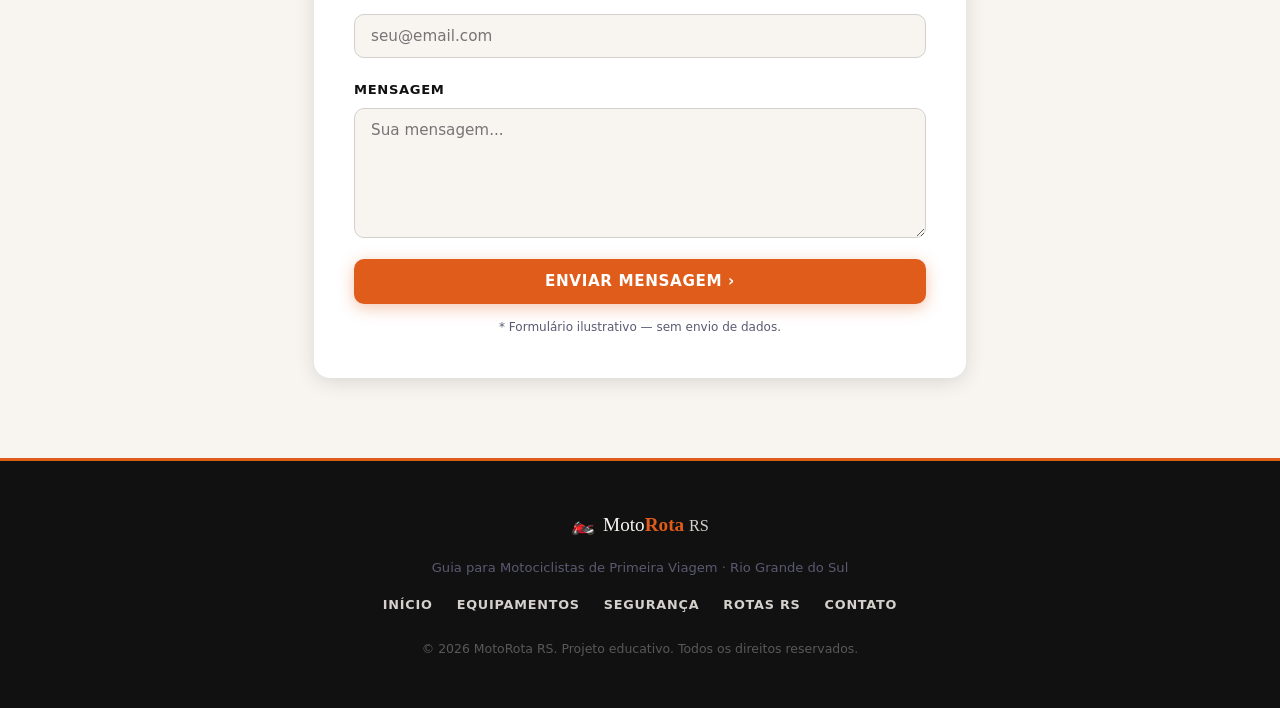
==== commit ac35b162: "Versão 2.0 Criado paginas e integrado google maps" ====
--- a/index.html
+++ b/index.html
@@ -62,10 +62,7 @@
       <a href="#rotas" class="btn btn-primary">Explorar Rotas ›</a>
     </div>
     <!-- Detalhe decorativo: odômetro estilizado -->
-    <div class="hero-badge" aria-hidden="true">
-      <span class="badge-km">+3.200</span>
-      <span class="badge-label">km de rotas gaúchas</span>
-    </div>
+   
   </section>
 
 
@@ -198,55 +195,59 @@
 
       <div class="rotas-grid">
 
-        <!-- Rota 1: Serra Gaúcha -->
-        <article class="card card--rota" style="--rota-color: #e05c1a;">
-          <div class="rota-header">
-            <span class="rota-num" aria-hidden="true">01</span>
-            <h3>Serra Gaúcha</h3>
-          </div>
-          <p class="rota-desc">A mais clássica das rotas gaúchas. Paisagens de cair o queixo, vinícolas e arquitetura alemã e italiana em cada curva da montanha.</p>
-          <ul class="rota-pontos" aria-label="Pontos principais">
-            <li>📍 Gramado</li>
-            <li>📍 Canela</li>
-            <li>📍 Nova Petrópolis</li>
-          </ul>
-          <div class="rota-meta">
-            <div class="meta-item">
-              <span class="meta-label">Distância</span>
-              <span class="meta-val">~180 km</span>
-            </div>
-            <div class="meta-item">
-              <span class="meta-label">Dificuldade</span>
-              <span class="meta-val nivel medio">Média</span>
-            </div>
-          </div>
-          <p class="rota-destaque">✨ <strong>Destaques:</strong> Parque do Caracol, Lago Negro, Festas típicas</p>
-        </article>
-
-        <!-- Rota 2: Rota Romântica -->
-        <article class="card card--rota" style="--rota-color: #c0392b;">
-          <div class="rota-header">
-            <span class="rota-num" aria-hidden="true">02</span>
-            <h3>Rota Romântica</h3>
-          </div>
-          <p class="rota-desc">Percurso com forte influência alemã, atravessando cidades históricas do Vale do Sinos até a Serra. Perfeita para iniciantes que querem paisagem sem grandes desafios.</p>
-          <ul class="rota-pontos" aria-label="Pontos principais">
-            <li>📍 São Leopoldo</li>
-            <li>📍 Nova Hartz</li>
-            <li>📍 Gramado</li>
-          </ul>
-          <div class="rota-meta">
-            <div class="meta-item">
-              <span class="meta-label">Distância</span>
-              <span class="meta-val">~120 km</span>
-            </div>
-            <div class="meta-item">
-              <span class="meta-label">Dificuldade</span>
-              <span class="meta-val nivel facil">Fácil</span>
-            </div>
-          </div>
-          <p class="rota-destaque">✨ <strong>Destaques:</strong> Museu do Imigrante, casas enxaimel, chocolates artesanais</p>
-        </article>
+        <a href="/SerraGaucha/serragaucha.html" style="text-decoration: none; color: inherit; display: contents;">
+  <article class="card card--rota" style="--rota-color: #e05c1a; cursor: pointer;">
+    <div class="rota-header">
+      <span class="rota-num" aria-hidden="true">01</span>
+      <h3>Serra Gaúcha</h3>
+    </div>
+    <p class="rota-desc">A mais clássica das rotas gaúchas. Paisagens de cair o queixo, vinícolas e arquitetura alemã e italiana em cada curva da montanha.</p>
+    <ul class="rota-pontos" aria-label="Pontos principais">
+      <li>📍 Gramado</li>
+      <li>📍 Canela</li>
+      <li>📍 Nova Petrópolis</li>
+    </ul>
+    <div class="rota-meta">
+      <div class="meta-item">
+        <span class="meta-label">Distância</span>
+        <span class="meta-val">~180 km</span>
+      </div>
+      <div class="meta-item">
+        <span class="meta-label">Dificuldade</span>
+        <span class="meta-val nivel medio">Média</span>
+      </div>
+    </div>
+    <p class="rota-destaque">✨ <strong>Destaques:</strong> Parque do Caracol, Lago Negro, Festas típicas</p>
+  </article>
+</a>
+
+        <a href="/RotaRomantica/Rotaromantica.html" style="text-decoration: none; color: inherit; display: contents;">
+  <article class="card card--rota" style="--rota-color: #c0392b; cursor: pointer;">
+    <div class="rota-header">
+      <span class="rota-num" aria-hidden="true">02</span>
+      <h3>Rota Romântica</h3>
+    </div>
+    <p class="rota-desc">Percurso com forte influência alemã, atravessando cidades históricas do Vale do Sinos até a Serra Gaúcha. Deixe-se levar pelo coração do Rio Grande do Sul.</p>
+    <ul class="rota-pontos" aria-label="Pontos principais">
+      <li>📍 Porto Alegre</li>
+      <li>📍 Gramado</li>
+      <li>📍 Canela</li>
+      <li>📍 Nova Petrópolis</li>
+      <li>📍 Caxias do Sul</li>
+    </ul>
+    <div class="rota-meta">
+      <div class="meta-item">
+        <span class="meta-label">Distância</span>
+        <span class="meta-val">~320 km</span>
+      </div>
+      <div class="meta-item">
+        <span class="meta-label">Dificuldade</span>
+        <span class="meta-val nivel facil">Fácil</span>
+      </div>
+    </div>
+    <p class="rota-destaque">✨ <strong>Destaques:</strong> Museu do Imigrante, casas enxaimel, vinícolas, Festa da Uva</p>
+  </article>
+</a>
 
         <!-- Rota 3: Aparados da Serra -->
         <article class="card card--rota" style="--rota-color: #2980b9;">
--- a/style.css
+++ b/style.css
@@ -1,4 +1,3 @@
-
 *, *::before, *::after {
   box-sizing: border-box;
   margin: 0;
@@ -273,39 +272,6 @@
   margin-bottom: 2.2rem;
   max-width: 480px;
 }
-
-/* Badge decorativo */
-.hero-badge {
-  position: absolute;
-  bottom: 3rem;
-  right: 5%;
-  z-index: 2;
-  text-align: center;
-  background: rgba(255,255,255,.06);
-  border: 1px solid rgba(255,255,255,.12);
-  backdrop-filter: blur(6px);
-  border-radius: var(--radius-lg);
-  padding: 1.2rem 1.8rem;
-}
-
-.badge-km {
-  display: block;
-  font-family: var(--font-display);
-  font-size: 2.4rem;
-  font-weight: 900;
-  color: var(--laranja);
-  line-height: 1;
-}
-
-.badge-label {
-  display: block;
-  font-size: .72rem;
-  text-transform: uppercase;
-  letter-spacing: .1em;
-  color: rgba(248,245,240,.6);
-  margin-top: .3rem;
-}
-
 /* ========================
    6. SECTION GENÉRICA
 ======================== */
@@ -817,16 +783,6 @@
     transform: translateY(-7px) rotate(-45deg);
   }
 
-  /* Hero */
-  .hero-badge {
-    display: none;
-  }
-
-  /* Rotas */
-  .rotas-grid {
-    grid-template-columns: repeat(2, 1fr);
-  }
-
   /* Tabela */
   .checklist-table thead th:nth-child(4),
   .checklist-table tbody td:nth-child(4) {
